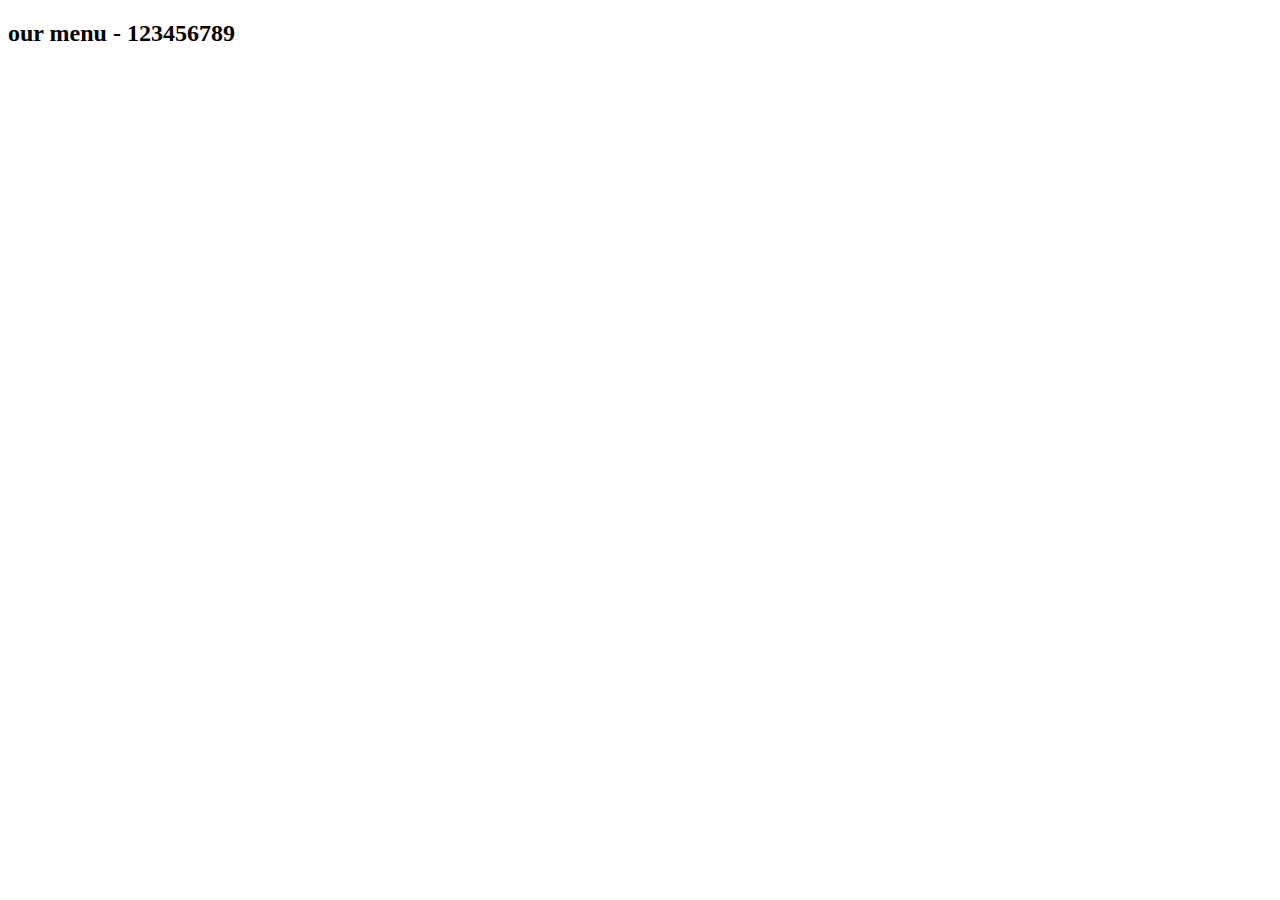
==== demo/w04/index_31.html @ be71fce9 "W04-P1: add 3 images of my meals to menu array" ====
<!DOCTYPE html>
<html lang="en">
  <head>
    <meta charset="UTF-8" />
    <meta name="viewport" content="width=device-width, initial-scale=1.0" />
    <title>Starter</title>
    <!-- font-awesome -->
    <link
      rel="stylesheet"
      href="https://cdnjs.cloudflare.com/ajax/libs/font-awesome/5.14.0/css/all.min.css"
    />
    <!-- styles -->
    <link rel="stylesheet" href="styles_xx.css" />
  </head>
  <body>
    <section class="menu">
      <!-- title -->
      <div class="title">
        <h2>our menu - 123456789</h2>
        <div class="underline"></div>
      </div>

      <!-- filter buttons -->
      <div class="btn-container">
        <!-- <button type="button" class="filter-btn" data-id="all">all</button>
        <button type="button" class="filter-btn" data-id="breakfast">
          breakfast
        </button>
        <button type="button" class="filter-btn" data-id="lunch">lunch</button>
        <button type="button" class="filter-btn" data-id="shakes">
          shakes
        </button> -->
      </div>

      <!-- menu items -->
      <div class="section-center">
        <!-- single item -->
        <!-- 
        <article class="menu-item">
          <img src="./images/item-1.jpeg" alt="menu item" class="photo" />
          <div class="item-info">
            <header>
              <h4>buttermilk pancakes</h4>
              <h4 class="price">$15.99</h4>
            </header>
            <p class="item-text">
              I'm baby woke mlkshk wolf bitters live-edge blue bottle, hammock
              freegan copper mug whatever cold-pressed
            </p>
          </div>
        </article> -->
      </div>
    </section>
    <!-- javascript -->
    <script src="app_xx.js"></script>
  </body>
</html>
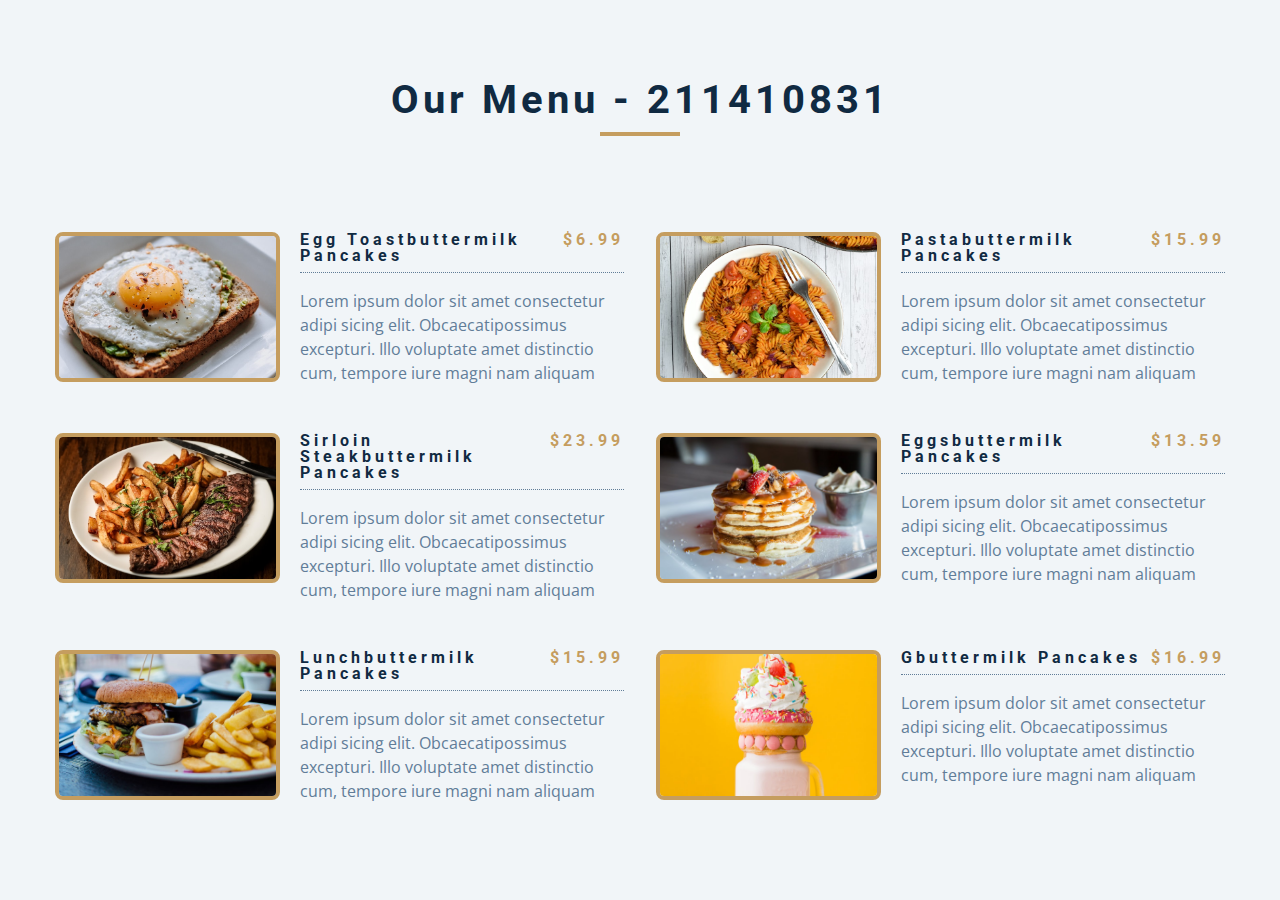
==== commit 8ca2e369: "W04-P2: show all data in array menu into html (section-center)" ====
--- a/demo/w04/index_31.html
+++ b/demo/w04/index_31.html
@@ -10,13 +10,13 @@
       href="https://cdnjs.cloudflare.com/ajax/libs/font-awesome/5.14.0/css/all.min.css"
     />
     <!-- styles -->
-    <link rel="stylesheet" href="styles_xx.css" />
+    <link rel="stylesheet" href="styles_31.css" />
   </head>
   <body>
     <section class="menu">
       <!-- title -->
       <div class="title">
-        <h2>our menu - 123456789</h2>
+        <h2>our menu - 211410831</h2>
         <div class="underline"></div>
       </div>
 
@@ -52,6 +52,6 @@
       </div>
     </section>
     <!-- javascript -->
-    <script src="app_xx.js"></script>
+    <script src="app_31.js"></script>
   </body>
 </html>
--- a/demo/w04/styles_31.css
+++ b/demo/w04/styles_31.css
@@ -0,0 +1,264 @@
+/*
+=============== 
+Fonts
+===============
+*/
+@import url("https://fonts.googleapis.com/css?family=Open+Sans|Roboto:400,700&display=swap");
+
+/*
+=============== 
+Variables
+===============
+*/
+
+:root {
+  /* dark shades of primary color*/
+  --clr-primary-1: hsl(205, 86%, 17%);
+  --clr-primary-2: hsl(205, 77%, 27%);
+  --clr-primary-3: hsl(205, 72%, 37%);
+  --clr-primary-4: hsl(205, 63%, 48%);
+  /* primary/main color */
+  --clr-primary-5: #49a6e9;
+  /* lighter shades of primary color */
+  --clr-primary-6: hsl(205, 89%, 70%);
+  --clr-primary-7: hsl(205, 90%, 76%);
+  --clr-primary-8: hsl(205, 86%, 81%);
+  --clr-primary-9: hsl(205, 90%, 88%);
+  --clr-primary-10: hsl(205, 100%, 96%);
+  /* darkest grey - used for headings */
+  --clr-grey-1: hsl(209, 61%, 16%);
+  --clr-grey-2: hsl(211, 39%, 23%);
+  --clr-grey-3: hsl(209, 34%, 30%);
+  --clr-grey-4: hsl(209, 28%, 39%);
+  /* grey used for paragraphs */
+  --clr-grey-5: hsl(210, 22%, 49%);
+  --clr-grey-6: hsl(209, 23%, 60%);
+  --clr-grey-7: hsl(211, 27%, 70%);
+  --clr-grey-8: hsl(210, 31%, 80%);
+  --clr-grey-9: hsl(212, 33%, 89%);
+  --clr-grey-10: hsl(210, 36%, 96%);
+  --clr-white: #fff;
+  --clr-red-dark: hsl(360, 67%, 44%);
+  --clr-red-light: hsl(360, 71%, 66%);
+  --clr-green-dark: hsl(125, 67%, 44%);
+  --clr-green-light: hsl(125, 71%, 66%);
+  --clr-gold: #c59d5f;
+  --clr-black: #222;
+  --ff-primary: "Roboto", sans-serif;
+  --ff-secondary: "Open Sans", sans-serif;
+  --transition: all 0.3s linear;
+  --spacing: 0.25rem;
+  --radius: 0.5rem;
+  --light-shadow: 0 5px 15px rgba(0, 0, 0, 0.1);
+  --dark-shadow: 0 5px 15px rgba(0, 0, 0, 0.2);
+  --max-width: 1170px;
+  --fixed-width: 620px;
+}
+/*
+=============== 
+Global Styles
+===============
+*/
+
+*,
+::after,
+::before {
+  margin: 0;
+  padding: 0;
+  box-sizing: border-box;
+}
+body {
+  font-family: var(--ff-secondary);
+  background: var(--clr-grey-10);
+  color: var(--clr-grey-1);
+  line-height: 1.5;
+  font-size: 0.875rem;
+}
+ul {
+  list-style-type: none;
+}
+a {
+  text-decoration: none;
+}
+img:not(.logo) {
+  width: 100%;
+}
+img {
+  display: block;
+}
+
+h1,
+h2,
+h3,
+h4 {
+  letter-spacing: var(--spacing);
+  text-transform: capitalize;
+  line-height: 1.25;
+  margin-bottom: 0.75rem;
+  font-family: var(--ff-primary);
+}
+h1 {
+  font-size: 3rem;
+}
+h2 {
+  font-size: 2rem;
+}
+h3 {
+  font-size: 1.25rem;
+}
+h4 {
+  font-size: 0.875rem;
+}
+p {
+  margin-bottom: 1.25rem;
+  color: var(--clr-grey-5);
+}
+@media screen and (min-width: 800px) {
+  h1 {
+    font-size: 4rem;
+  }
+  h2 {
+    font-size: 2.5rem;
+  }
+  h3 {
+    font-size: 1.75rem;
+  }
+  h4 {
+    font-size: 1rem;
+  }
+  body {
+    font-size: 1rem;
+  }
+  h1,
+  h2,
+  h3,
+  h4 {
+    line-height: 1;
+  }
+}
+/*  global classes */
+
+.btn {
+  text-transform: uppercase;
+  background: transparent;
+  color: var(--clr-black);
+  padding: 0.375rem 0.75rem;
+  letter-spacing: var(--spacing);
+  display: inline-block;
+  transition: var(--transition);
+  font-size: 0.875rem;
+  border: 2px solid var(--clr-black);
+  cursor: pointer;
+  box-shadow: 0 1px 3px rgba(0, 0, 0, 0.2);
+  border-radius: var(--radius);
+}
+.btn:hover {
+  color: var(--clr-white);
+  background: var(--clr-black);
+}
+/* section */
+.section {
+  padding: 5rem 0;
+}
+
+main {
+  min-height: 100vh;
+  display: grid;
+  place-items: center;
+}
+/*
+=============== 
+Menu
+===============
+*/
+
+.menu {
+  padding: 5rem 0;
+}
+.title {
+  text-align: center;
+  margin-bottom: 2rem;
+}
+.underline {
+  width: 5rem;
+  height: 0.25rem;
+  background: var(--clr-gold);
+  margin-left: auto;
+  margin-right: auto;
+}
+.btn-container {
+  margin-bottom: 4rem;
+  display: flex;
+  justify-content: center;
+}
+.filter-btn {
+  background: transparent;
+  border-color: var(--clr-gold);
+  font-size: 1rem;
+  text-transform: capitalize;
+  margin: 0 0.5rem;
+  letter-spacing: 1px;
+  border-radius: var(--radius);
+  padding: 0.375rem 0.75rem;
+  color: var(--clr-gold);
+  cursor: pointer;
+  transition: var(--transition);
+}
+.filter-btn:hover {
+  background: var(--clr-gold);
+  color: var(--clr-white);
+}
+.section-center {
+  width: 90vw;
+  margin: 0 auto;
+  max-width: 1170px;
+  display: grid;
+  gap: 3rem 2rem;
+  justify-items: center;
+}
+.menu-item {
+  display: grid;
+  gap: 1rem 2rem;
+  max-width: 25rem;
+}
+.photo {
+  object-fit: cover;
+  height: 200px;
+  border: 0.25rem solid var(--clr-gold);
+  border-radius: var(--radius);
+}
+.item-info header {
+  display: flex;
+  justify-content: space-between;
+  border-bottom: 0.5px dotted var(--clr-grey-5);
+}
+.item-info h4 {
+  margin-bottom: 0.5rem;
+}
+.price {
+  color: var(--clr-gold);
+}
+.item-text {
+  margin-bottom: 0;
+  padding-top: 1rem;
+}
+
+@media screen and (min-width: 768px) {
+  .menu-item {
+    grid-template-columns: 225px 1fr;
+    gap: 0 1.25rem;
+    max-width: 40rem;
+  }
+  .photo {
+    height: 175px;
+  }
+}
+@media screen and (min-width: 1200px) {
+  .section-center {
+    width: 95vw;
+    grid-template-columns: 1fr 1fr;
+  }
+  .photo {
+    height: 150px;
+  }
+}
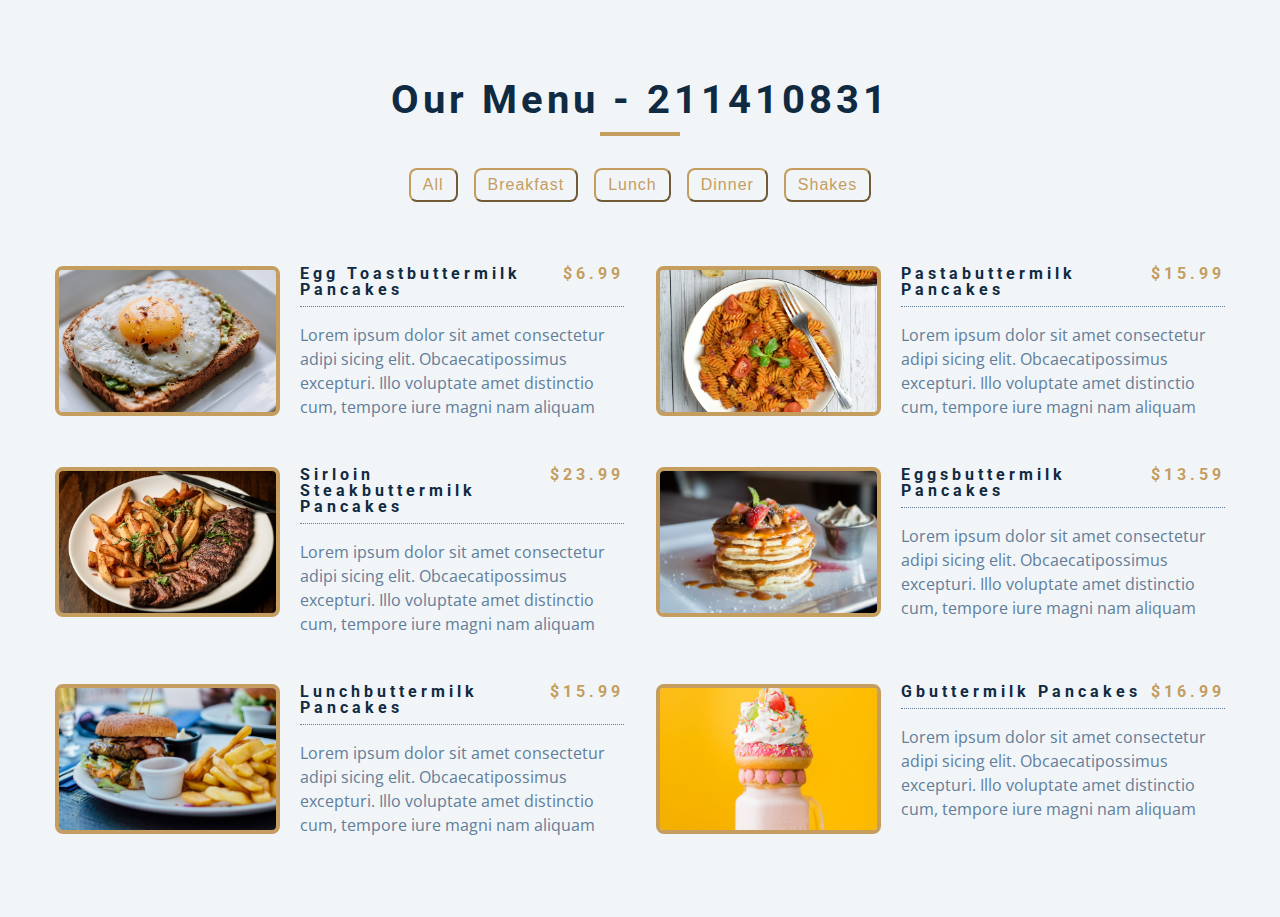
==== commit c54a8711: "W04-P3: show all filter buttons into html (section-center)including (all, breakfast, lunch, dinner, " ====
--- a/demo/w04/index_31.html
+++ b/demo/w04/index_31.html
@@ -22,14 +22,14 @@
 
       <!-- filter buttons -->
       <div class="btn-container">
-        <!-- <button type="button" class="filter-btn" data-id="all">all</button>
+         <button type="button" class="filter-btn" data-id="all">all</button>
         <button type="button" class="filter-btn" data-id="breakfast">
           breakfast
         </button>
         <button type="button" class="filter-btn" data-id="lunch">lunch</button>
         <button type="button" class="filter-btn" data-id="shakes">
           shakes
-        </button> -->
+        </button> 
       </div>
 
       <!-- menu items -->
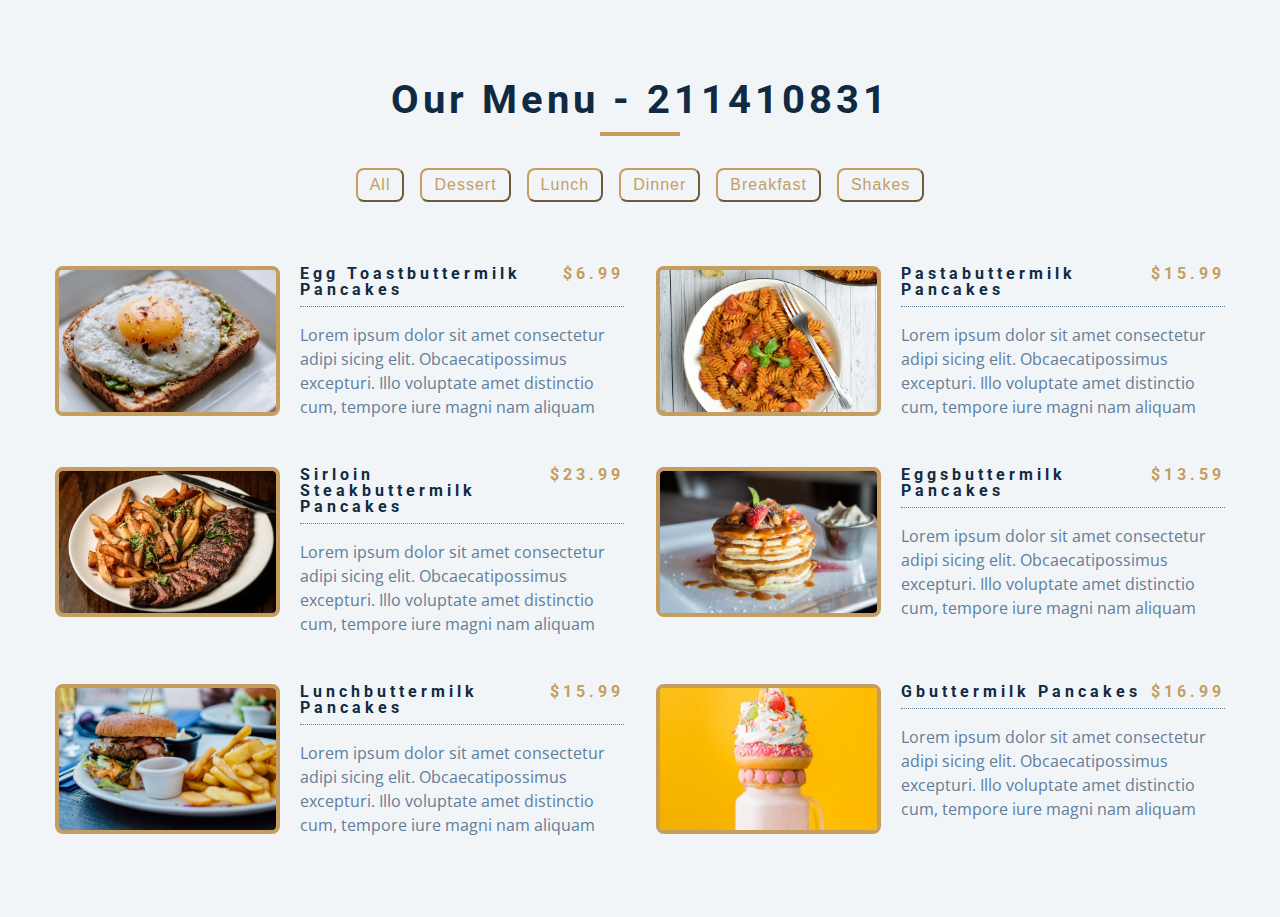
==== commit 2d5ae349: "W04-P4: get buttons from menu array, add 'all' at the beginning (section-center)" ====
--- a/demo/w04/index_31.html
+++ b/demo/w04/index_31.html
@@ -30,6 +30,7 @@
         <button type="button" class="filter-btn" data-id="shakes">
           shakes
         </button> 
+        <button type="button" class="filter-btn" data-id="dessert">dessert</button>
       </div>
 
       <!-- menu items -->
